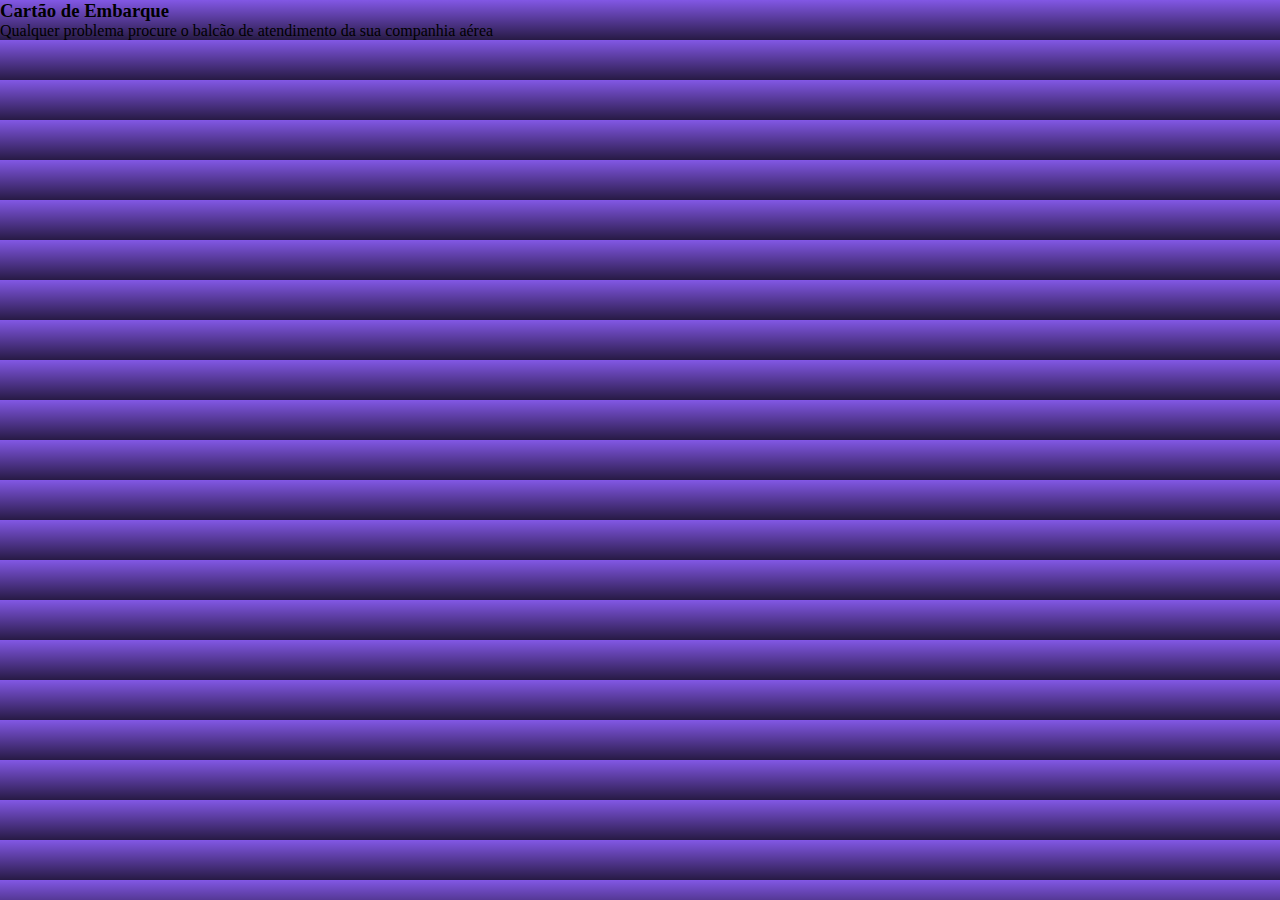
==== boardingPass/index.html @ 29442a55 "start project" ====
<!DOCTYPE html>
<html lang="en">
<head>
    <meta charset="UTF-8">
    <meta http-equiv="X-UA-Compatible" content="IE=edge">

    <link rel="stylesheet" href="./index.css">

    <meta name="viewport" content="width=device-width, initial-scale=1.0">
    <title>Boarding Pass</title>
</head>
<body>
    <main>
        <header>
            <h3>Cartão de Embarque</h3>
        </header>

        <div class="boardPassContainer">

        </div>

        <footer>
            <span>Qualquer problema procure o balcão de atendimento da sua companhia aérea</span>
        </footer>

    </main>
</body>
</html>
---- boardingPass/index.css ----
* {
    padding: 0;
    margin: 0;
    box-sizing: border-box;
}

body {
    background-image: linear-gradient(
        to bottom, 
        #8257E5 0%, 
        #271A45 100%
        );
}
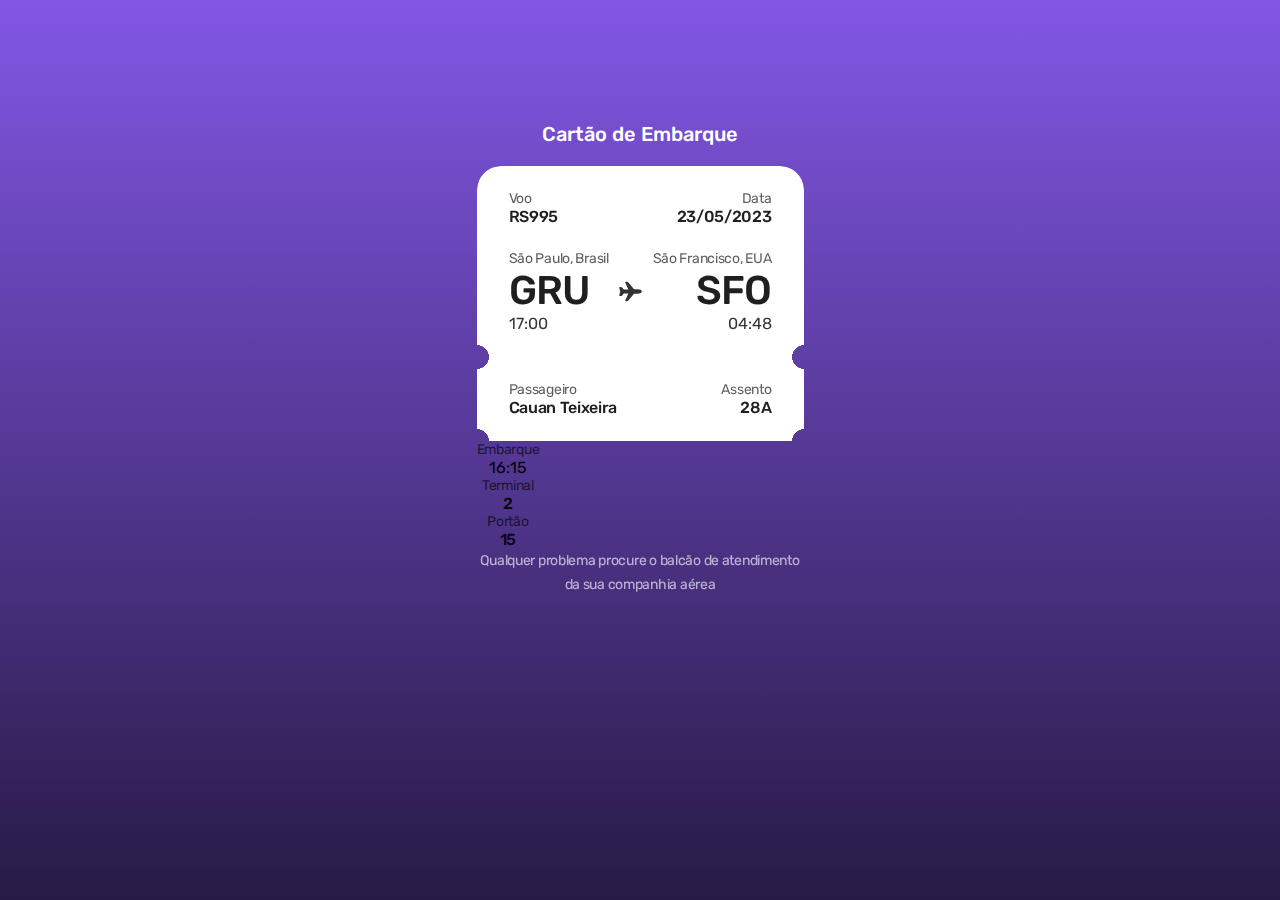
==== commit 37a201b2: "add border rounded ticket" ====
--- a/boardingPass/index.html
+++ b/boardingPass/index.html
@@ -1,22 +1,79 @@
 <!DOCTYPE html>
 <html lang="en">
 <head>
+
+    <link rel="preconnect" href="https://fonts.googleapis.com">
+    <link rel="preconnect" href="https://fonts.gstatic.com" crossorigin>
+    <link href="https://fonts.googleapis.com/css2?family=Rubik:wght@400;500&display=swap" rel="stylesheet">
+
+
     <meta charset="UTF-8">
     <meta http-equiv="X-UA-Compatible" content="IE=edge">
 
     <link rel="stylesheet" href="./index.css">
 
     <meta name="viewport" content="width=device-width, initial-scale=1.0">
-    <title>Boarding Pass</title>
+    <title>Cartão de Embarque</title>
 </head>
 <body>
-    <main>
-        <header>
+    <main class="boardTicket">
+        <head>
             <h3>Cartão de Embarque</h3>
-        </header>
+        </head>
 
-        <div class="boardPassContainer">
+        <div class="flightInfo">
+            <header>
+                <div class="flightInfoLeft">
+                    <p>Voo</p>
+                    <strong>RS995</strong>
+                </div>
+                <div class="flightInfoRight">
+                    <p>Data</p>
+                    <strong>23/05/2023</strong>
+                </div>
+            </header>
+            <div class="locales">
+                <div class="from">
+                    <p>São Paulo, Brasil</p>
+                    <h1>GRU</h1>
+                    <data>17:00</data>
+                </div>
+                <img src="./assets/airplane.svg" alt="">
+                <div class="to">
+                    <p>São Francisco, EUA</p>
+                    <h1>SFO</h1>
+                    <data>04:48</data>
+                </div>
+            </div>
+        </div>
+        <div class="passengerInfo">
+            <div class="passengerName">
+                <p>Passageiro</p>
+                <strong>Cauan Teixeira</strong>
+            </div>
+            <div class="passengerSeat">
+                <p>Assento</p>
+                <strong>28A</strong>
+            </div>
+        </div>
+        <div class="flightQRCode">
+            <div>
+                <div>
+                    <p>Embarque</p>
+                    <data>16:15</data>
+                </div>
+                <div>
+                    <p>Terminal</p>
+                    <strong>2</strong>
+                </div>
+                <div>
+                    <p>Portão</p>
+                    <strong>15</strong>
+                </div>
+            </div>
+            <div>
 
+            </div>
         </div>
 
         <footer>
--- a/boardingPass/index.css
+++ b/boardingPass/index.css
@@ -2,12 +2,166 @@
     padding: 0;
     margin: 0;
     box-sizing: border-box;
+    -webkit-font-smoothing: subpixel-antialiased;
+    -moz-osx-font-smoothing: grayscale;
 }
 
 body {
+    width: 100vw;
+    height: 100vh;
+
     background-image: linear-gradient(
         to bottom, 
         #8257E5 0%, 
         #271A45 100%
-        );
+    );
+
+    display: grid;
+    place-content: center;
+    text-align: center;
+
+    font-family: 'Rubik', sans-serif;
+}
+
+h3 {
+    font-weight: 500;
+    font-size: 20px;
+    line-height: 24px;
+    color: #fff;
+}
+
+main {
+    width: 327px;
+    height: 656px;
+}
+
+.flightInfo {
+
+    width: 327px;
+    height: 191px;
+
+    background: #FFFFFF;
+
+    margin-top: 20px;
+    padding-top: 24px;
+    padding-inline: 32px;
+
+    --mask: radial-gradient(12px at 12px 100%, transparent 98%, #fff) -12px;
+    -webkit-mask: var(--mask);
+    mask: var(--mask);
+
+    border-top-right-radius: 24px;
+    border-top-left-radius: 24px;
+
+
+
+}
+
+.flightInfo header {
+    display:flex;
+    align-items: center;
+    justify-content: space-between;
+
+    gap: 2.5rem;
+}
+
+
+.boardTicket  p {
+    font-weight: 400;
+    font-size: 14px;
+    line-height: 17px;
+    letter-spacing: -0.02em;
+    color: rgba(0, 0, 0, 0.64);
+}
+
+.boardTicket strong {
+    font-weight: 500;
+    font-size: 16px;
+    line-height: 19px;
+    letter-spacing: -0.02em;
+    color: rgba(0, 0, 0, 0.88);
+}
+
+
+.flightInfoRight {
+    text-align: right;
+}
+
+.flightInfoLeft {
+    text-align: left;
+}
+
+.locales {
+    margin-top: 24px;
+    display: flex;
+    align-items: center;
+    justify-content: space-between;
+}
+
+
+.locales h1 {
+    font-weight: 500;
+    font-size: 40px;
+    line-height: 47px;
+    letter-spacing: -0.02em;
+
+    color: rgba(0, 0, 0, 0.88);
+}
+
+.locales data {
+    font-weight: 400;
+    font-size: 16px;
+    line-height: 19px;
+   
+    color: rgba(0, 0, 0, 0.8);
+}
+
+.from {
+    text-align: left;
+}
+
+.to {
+    text-align: right;
+}
+
+
+
+.passengerInfo {
+    width: 327px;
+    height: 84px;
+
+    background: #FFFFFF;
+
+    display: flex;
+    justify-content: space-between;;
+
+    padding-top: 24px;
+    padding-inline: 32px;
+
+    --mask: radial-gradient(12px at 12px 12px, transparent 98%, #fff) -12px -12px;
+    -webkit-mask: var(--mask);
+    mask: var(--mask)
+
+}
+
+.passengerName {
+    text-align: left;
+}
+
+.passengerSeat {
+    text-align: right;
+}
+
+.flightQRCode {
+    display: flex;
+}
+
+
+footer {
+    font-weight: 400;
+    font-size: 14px;
+    line-height: 24px;
+    color: #fff;
+    opacity: 0.64;
+    letter-spacing: -0.02em;
 }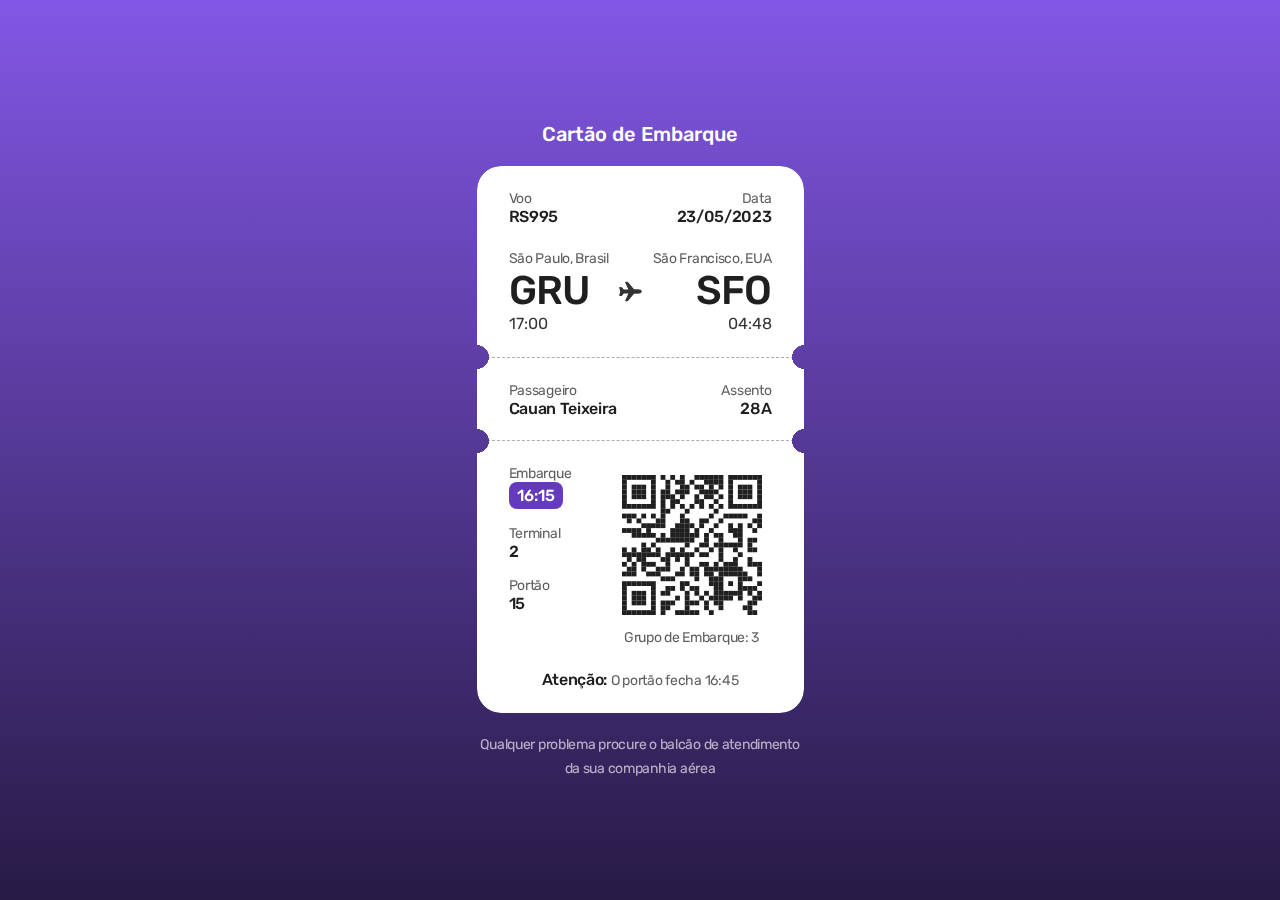
==== commit 899786a5: "finish project" ====
--- a/boardingPass/index.html
+++ b/boardingPass/index.html
@@ -56,23 +56,31 @@
                 <strong>28A</strong>
             </div>
         </div>
-        <div class="flightQRCode">
-            <div>
-                <div>
-                    <p>Embarque</p>
-                    <data>16:15</data>
+        <div class="boardingInfo">
+            <div class="flightQRCode">
+                <div class="boardingInfoLeft">
+                    <div>
+                        <p>Embarque</p>
+                        <data>16:15</data>
+                    </div>
+                    <div>
+                        <p>Terminal</p>
+                        <strong>2</strong>
+                    </div>
+                    <div>
+                        <p>Portão</p>
+                        <strong>15</strong>
+                    </div>
                 </div>
-                <div>
-                    <p>Terminal</p>
-                    <strong>2</strong>
-                </div>
-                <div>
-                    <p>Portão</p>
-                    <strong>15</strong>
+                <div class="boardingInfoRight">
+                    <img src="./assets/qrCode.svg" alt="">
+                    <div>
+                        <p>Grupo de Embarque: 3</p>
+                    </div>
                 </div>
             </div>
             <div>
-
+                <p><strong>Atenção: </strong>O portão fecha 16:45</p>
             </div>
         </div>
 
--- a/boardingPass/index.css
+++ b/boardingPass/index.css
@@ -140,7 +140,12 @@
 
     --mask: radial-gradient(12px at 12px 12px, transparent 98%, #fff) -12px -12px;
     -webkit-mask: var(--mask);
-    mask: var(--mask)
+    mask: var(--mask);
+
+    border: 1px dashed rgba(0, 0, 0, 0.32);
+    border-left: 0;
+    border-right: 0;
+
 
 }
 
@@ -152,12 +157,54 @@
     text-align: right;
 }
 
+.boardingInfo {
+    width: 327px;
+    heigth: 267px;
+
+    background: #FFFFFF;
+
+    padding: 24px 32px;
+
+    border-bottom-left-radius: 24px;
+    border-bottom-right-radius: 24px;
+
+    --mask: radial-gradient(12px at 12px 0, transparent 98%, #fff) -12px;
+    -webkit-mask: var(--mask);
+    mask: var(--mask);
+
+    display: flex;
+    flex-direction: column;
+
+    gap: 24px;
+}
+
 .flightQRCode {
-    display: flex;
-}
+    display: flex;,
+    align-items: center;
+    justify-content: space-between;
+}
+
+.boardingInfoLeft data{
+    display: inline-block;
+    color: #FFFFFF;
+    font-weight: 500;
+    line-height: 19px;
+    background: #633bbc;
+    border-radius: 8px;
+    padding: 4px 8px;
+}
+
+.boardingInfoLeft {
+    display: flex;
+    flex-direction: column;
+    gap: 16px;
+    text-align: left;
+}
+
 
 
 footer {
+    padding-top: 20px;
     font-weight: 400;
     font-size: 14px;
     line-height: 24px;
